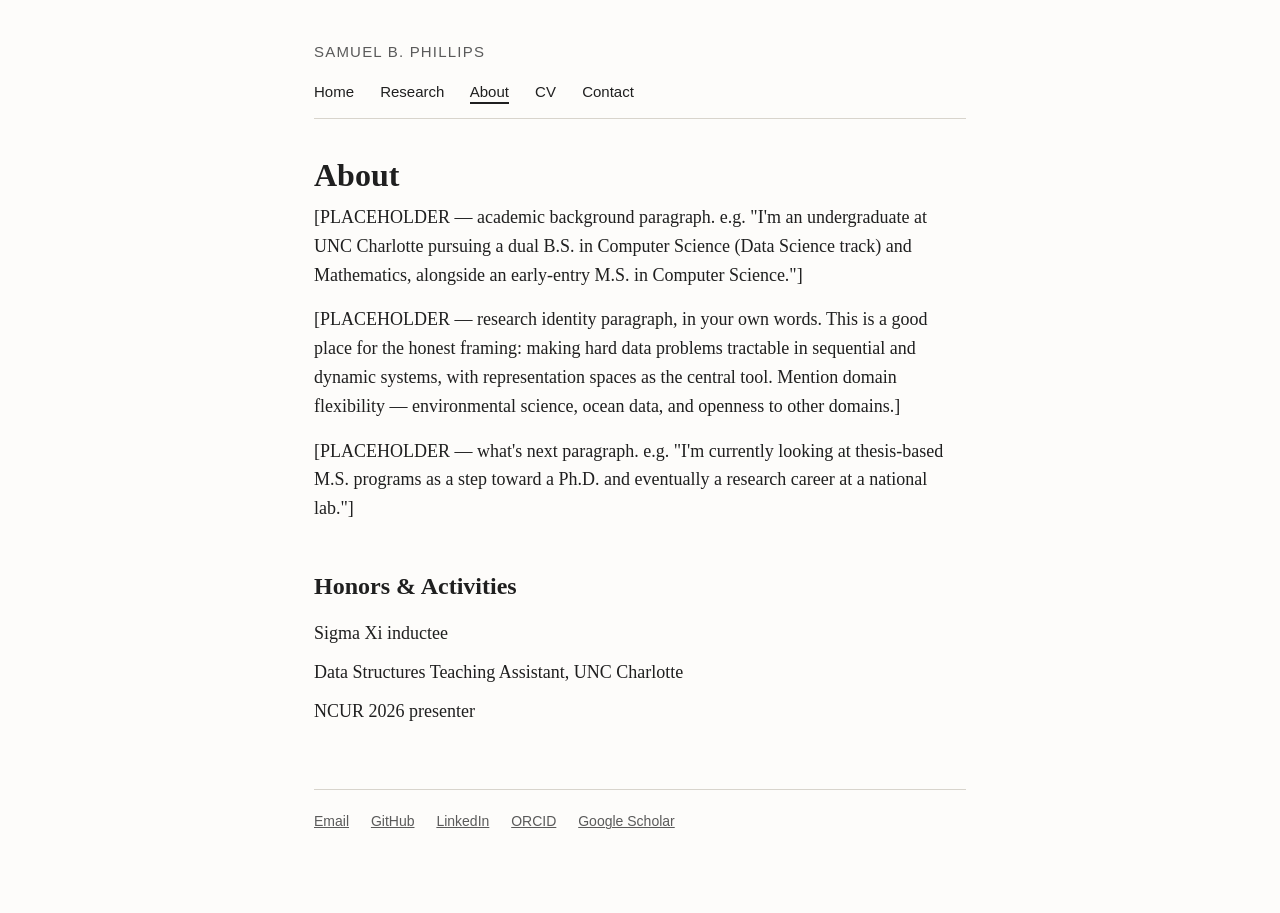
==== about.html @ 0bec6685 "added about, contact, cv, index, research tabs; scafold of the website designs, all files are placeh" ====
<!DOCTYPE html>
<html lang="en">
<head>
  <meta charset="utf-8">
  <meta name="viewport" content="width=device-width, initial-scale=1">
  <title>About — Samuel B. Phillips</title>
  <link rel="stylesheet" href="assets/style.css">
</head>
<body>
  <div class="wrap">
    <header class="site-header">
      <p class="site-title"><a href="index.html">Samuel B. Phillips</a></p>
      <nav class="site-nav">
        <a href="index.html">Home</a>
        <a href="research.html">Research</a>
        <a href="about.html" class="current">About</a>
        <a href="cv.html">CV</a>
        <a href="contact.html">Contact</a>
      </nav>
    </header>

    <main>
      <h1>About</h1>

      <p>
        [PLACEHOLDER — academic background paragraph. e.g. "I'm an undergraduate at
        UNC Charlotte pursuing a dual B.S. in Computer Science (Data Science track) and
        Mathematics, alongside an early-entry M.S. in Computer Science."]
      </p>

      <p>
        [PLACEHOLDER — research identity paragraph, in your own words. This is a good
        place for the honest framing: making hard data problems tractable in
        sequential and dynamic systems, with representation spaces as the central
        tool. Mention domain flexibility — environmental science, ocean data, and
        openness to other domains.]
      </p>

      <p>
        [PLACEHOLDER — what's next paragraph. e.g. "I'm currently looking at
        thesis-based M.S. programs as a step toward a Ph.D. and eventually a research
        career at a national lab."]
      </p>

      <h2>Honors &amp; Activities</h2>
      <ul class="plain">
        <li>Sigma Xi inductee</li>
        <li>Data Structures Teaching Assistant, UNC Charlotte</li>
        <li>NCUR 2026 presenter</li>
      </ul>
    </main>

    <footer>
      <a href="mailto:YOUR_EMAIL@example.com">Email</a>
      <a href="https://github.com/SamuelPhillips-ML" target="_blank" rel="noopener">GitHub</a>
      <a href="https://www.linkedin.com/in/YOUR_LINKEDIN" target="_blank" rel="noopener">LinkedIn</a>
      <a href="https://orcid.org/YOUR_ORCID" target="_blank" rel="noopener">ORCID</a>
      <a href="https://scholar.google.com/citations?user=YOUR_ID" target="_blank" rel="noopener">Google Scholar</a>
    </footer>
  </div>
</body>
</html>
---- assets/style.css ----
/* ============================================
   Samuel B. Phillips — academic site
   Plain, text-first styling. No frameworks.
   ============================================ */

:root {
  --text: #1f1f1f;
  --muted: #5a5a5a;
  --link: #2a5a8c;
  --link-visited: #5a3f7c;
  --rule: #d8d4cc;
  --bg: #fdfcfa;
  --max-width: 700px;
  --serif: "Iowan Old Style", "Palatino Linotype", Palatino, Georgia, "Times New Roman", serif;
  --sans: -apple-system, "Segoe UI", Helvetica, Arial, sans-serif;
}

* {
  box-sizing: border-box;
}

html {
  -webkit-text-size-adjust: 100%;
}

body {
  margin: 0;
  padding: 0;
  background: var(--bg);
  color: var(--text);
  font-family: var(--serif);
  font-size: 18px;
  line-height: 1.6;
}

.wrap {
  max-width: var(--max-width);
  margin: 0 auto;
  padding: 0 24px 80px;
}

/* ---------- Header / nav ---------- */

header.site-header {
  padding: 40px 0 0;
}

.site-title {
  font-family: var(--sans);
  font-size: 15px;
  letter-spacing: 0.08em;
  text-transform: uppercase;
  color: var(--muted);
  margin: 0 0 16px;
}

.site-title a {
  color: var(--muted);
  text-decoration: none;
}

nav.site-nav {
  font-family: var(--sans);
  font-size: 15px;
  border-bottom: 1px solid var(--rule);
  padding-bottom: 14px;
  margin-bottom: 36px;
}

nav.site-nav a {
  color: var(--text);
  text-decoration: none;
  margin-right: 22px;
}

nav.site-nav a:hover {
  color: var(--link);
}

nav.site-nav a.current {
  border-bottom: 2px solid var(--text);
  padding-bottom: 2px;
}

/* ---------- Typography ---------- */

h1, h2, h3 {
  font-family: var(--serif);
  font-weight: 600;
  line-height: 1.25;
}

h1 {
  font-size: 32px;
  margin: 0 0 8px;
}

h2 {
  font-size: 24px;
  margin: 48px 0 12px;
}

h3 {
  font-size: 19px;
  margin: 28px 0 6px;
}

p {
  margin: 0 0 16px;
}

a {
  color: var(--link);
}

a:visited {
  color: var(--link-visited);
}

.muted {
  color: var(--muted);
}

.tagline {
  font-family: var(--sans);
  font-size: 17px;
  color: var(--muted);
  margin: 0 0 32px;
}

hr.divider {
  border: none;
  border-top: 1px solid var(--rule);
  margin: 48px 0;
}

/* ---------- Home page intro layout ---------- */

.intro {
  display: flex;
  gap: 28px;
  align-items: flex-start;
  margin-bottom: 8px;
}

.intro-photo {
  width: 130px;
  height: 130px;
  border-radius: 4px;
  object-fit: cover;
  flex-shrink: 0;
  background: #ece8e0;
}

.intro-text h1 {
  margin-top: 4px;
}

@media (max-width: 540px) {
  .intro {
    flex-direction: column;
  }
  .intro-photo {
    width: 100px;
    height: 100px;
  }
}

/* ---------- Project / entry blocks ---------- */

.entry {
  margin-bottom: 36px;
}

.entry h3 {
  margin-bottom: 4px;
}

.entry .meta {
  font-family: var(--sans);
  font-size: 14px;
  color: var(--muted);
  margin-bottom: 8px;
}

.entry .status {
  display: inline-block;
  font-family: var(--sans);
  font-size: 12px;
  letter-spacing: 0.04em;
  text-transform: uppercase;
  color: var(--muted);
  border: 1px solid var(--rule);
  border-radius: 3px;
  padding: 2px 8px;
  margin-top: 4px;
}

.entry .links {
  font-family: var(--sans);
  font-size: 14px;
  margin-top: 8px;
}

.entry .links a {
  margin-right: 16px;
}

/* ---------- Lists ---------- */

ul.plain {
  padding-left: 0;
  list-style: none;
}

ul.plain li {
  margin-bottom: 10px;
}

/* ---------- Footer ---------- */

footer {
  margin-top: 64px;
  padding-top: 20px;
  border-top: 1px solid var(--rule);
  font-family: var(--sans);
  font-size: 14px;
  color: var(--muted);
}

footer a {
  color: var(--muted);
  margin-right: 18px;
}

footer a:hover {
  color: var(--link);
}

/* ---------- Accessibility ---------- */

a:focus,
nav.site-nav a:focus {
  outline: 2px solid var(--link);
  outline-offset: 2px;
}

@media (prefers-reduced-motion: reduce) {
  * {
    transition: none !important;
  }
}
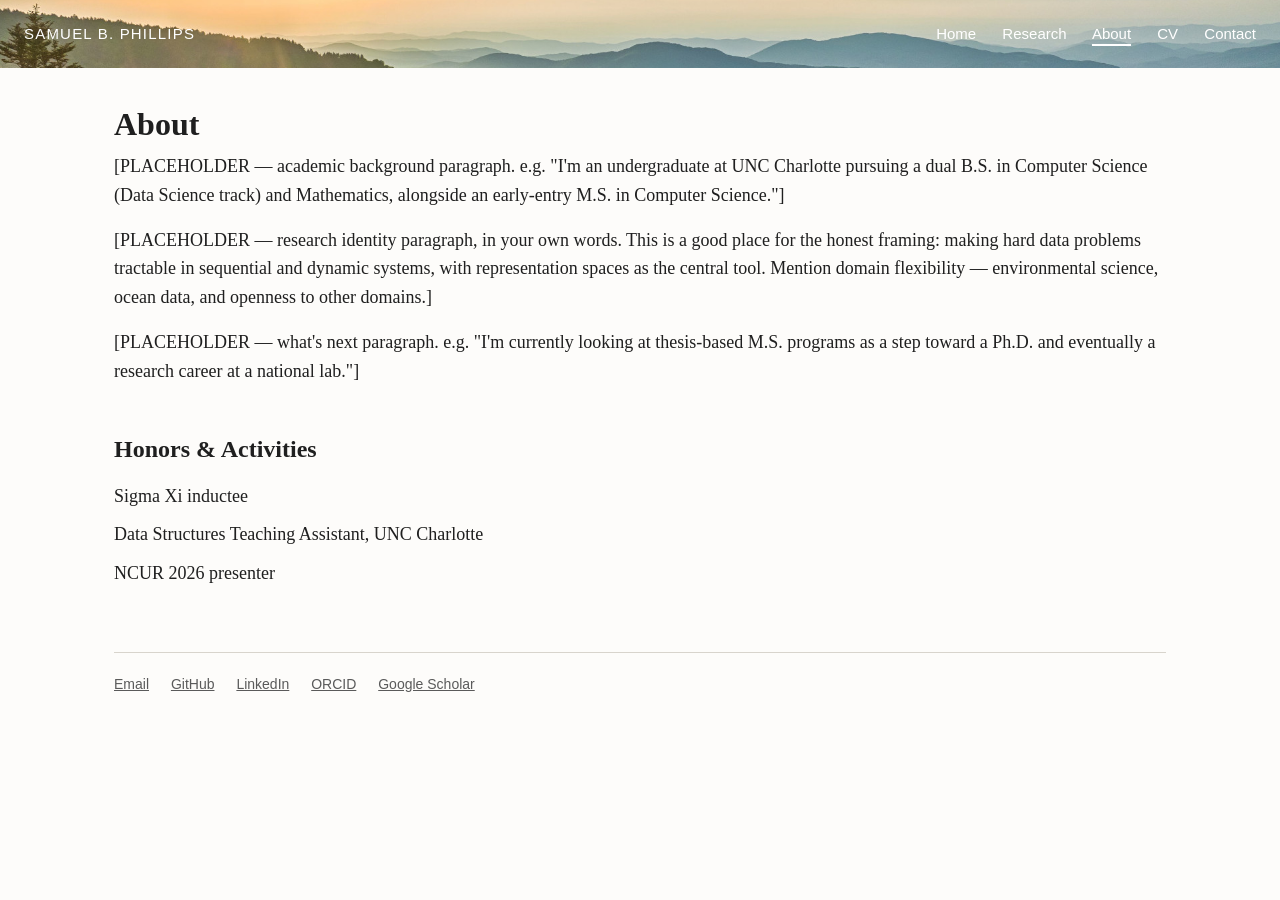
==== commit af9ca4a7: "fixed width, and added a navbar background image of Linville" ====
--- a/about.html
+++ b/about.html
@@ -7,18 +7,18 @@
   <link rel="stylesheet" href="assets/style.css">
 </head>
 <body>
+  <header class="site-banner">
+    <p class="site-title"><a href="index.html">Samuel B. Phillips</a></p>
+    <nav class="site-nav">
+      <a href="index.html">Home</a>
+      <a href="research.html">Research</a>
+      <a href="about.html" class="current">About</a>
+      <a href="cv.html">CV</a>
+      <a href="contact.html">Contact</a>
+    </nav>
+  </header>
+
   <div class="wrap">
-    <header class="site-header">
-      <p class="site-title"><a href="index.html">Samuel B. Phillips</a></p>
-      <nav class="site-nav">
-        <a href="index.html">Home</a>
-        <a href="research.html">Research</a>
-        <a href="about.html" class="current">About</a>
-        <a href="cv.html">CV</a>
-        <a href="contact.html">Contact</a>
-      </nav>
-    </header>
-
     <main>
       <h1>About</h1>
 
@@ -52,7 +52,7 @@
 
     <footer>
       <a href="mailto:YOUR_EMAIL@example.com">Email</a>
-      <a href="https://github.com/SamuelPhillips-ML" target="_blank" rel="noopener">GitHub</a>
+      <a href="https://github.com/samphillips-ml" target="_blank" rel="noopener">GitHub</a>
       <a href="https://www.linkedin.com/in/YOUR_LINKEDIN" target="_blank" rel="noopener">LinkedIn</a>
       <a href="https://orcid.org/YOUR_ORCID" target="_blank" rel="noopener">ORCID</a>
       <a href="https://scholar.google.com/citations?user=YOUR_ID" target="_blank" rel="noopener">Google Scholar</a>
--- a/assets/style.css
+++ b/assets/style.css
@@ -10,7 +10,7 @@
   --link-visited: #5a3f7c;
   --rule: #d8d4cc;
   --bg: #fdfcfa;
-  --max-width: 700px;
+  --max-width: 1100px;
   --serif: "Iowan Old Style", "Palatino Linotype", Palatino, Georgia, "Times New Roman", serif;
   --sans: -apple-system, "Segoe UI", Helvetica, Arial, sans-serif;
 }
@@ -39,10 +39,19 @@
   padding: 0 24px 80px;
 }
 
-/* ---------- Header / nav ---------- */
-
-header.site-header {
-  padding: 40px 0 0;
+/* ---------- Header / nav banner ---------- */
+
+.site-banner {
+  display: flex;
+  flex-wrap: wrap;
+  justify-content: space-between;
+  align-items: center;
+  gap: 12px;
+  padding: 22px 24px;
+  margin-bottom: 36px;
+  background-image: url('navbar_background.png');
+  background-size: cover;
+  background-position: center;
 }
 
 .site-title {
@@ -50,36 +59,45 @@
   font-size: 15px;
   letter-spacing: 0.08em;
   text-transform: uppercase;
-  color: var(--muted);
-  margin: 0 0 16px;
-}
-
-.site-title a {
-  color: var(--muted);
+  color: #fff;
+  margin: 0;
+}
+
+.site-title a,
+.site-title a:visited {
+  color: #fff;
   text-decoration: none;
 }
 
 nav.site-nav {
   font-family: var(--sans);
   font-size: 15px;
-  border-bottom: 1px solid var(--rule);
-  padding-bottom: 14px;
-  margin-bottom: 36px;
 }
 
 nav.site-nav a {
-  color: var(--text);
+  color: #fff;
   text-decoration: none;
   margin-right: 22px;
 }
 
+nav.site-nav a:last-child {
+  margin-right: 0;
+}
+
 nav.site-nav a:hover {
-  color: var(--link);
+  color: #d8d4cc;
 }
 
 nav.site-nav a.current {
-  border-bottom: 2px solid var(--text);
+  border-bottom: 2px solid #fff;
   padding-bottom: 2px;
+}
+
+@media (max-width: 540px) {
+  .site-banner {
+    flex-direction: column;
+    align-items: flex-start;
+  }
 }
 
 /* ---------- Typography ---------- */
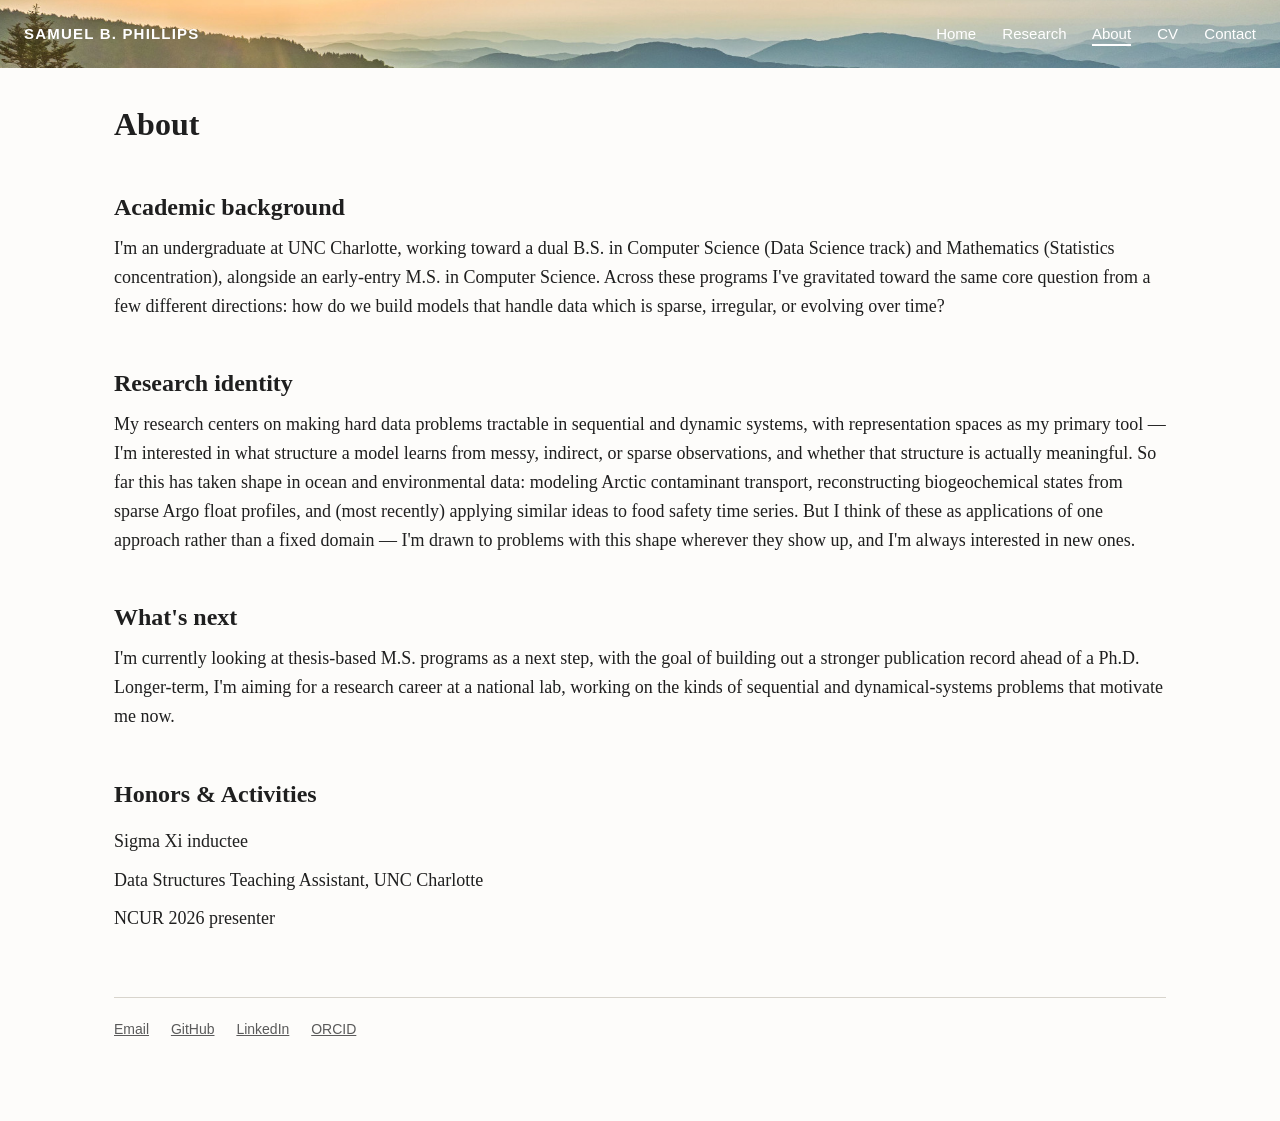
==== commit 208415d3: "fixed about" ====
--- a/about.html
+++ b/about.html
@@ -22,24 +22,36 @@
     <main>
       <h1>About</h1>
 
+      <h2>Academic background</h2>
       <p>
-        [PLACEHOLDER — academic background paragraph. e.g. "I'm an undergraduate at
-        UNC Charlotte pursuing a dual B.S. in Computer Science (Data Science track) and
-        Mathematics, alongside an early-entry M.S. in Computer Science."]
+        I'm an undergraduate at UNC Charlotte, working toward a dual B.S. in Computer
+        Science (Data Science track) and Mathematics (Statistics concentration),
+        alongside an early-entry M.S. in Computer Science. Across these programs I've
+        gravitated toward the same core question from a few different directions: how
+        do we build models that handle data which is sparse, irregular, or evolving
+        over time?
       </p>
 
+      <h2>Research identity</h2>
       <p>
-        [PLACEHOLDER — research identity paragraph, in your own words. This is a good
-        place for the honest framing: making hard data problems tractable in
-        sequential and dynamic systems, with representation spaces as the central
-        tool. Mention domain flexibility — environmental science, ocean data, and
-        openness to other domains.]
+        My research centers on making hard data problems tractable in sequential and
+        dynamic systems, with representation spaces as my primary tool &mdash; I'm
+        interested in what structure a model learns from messy, indirect, or sparse
+        observations, and whether that structure is actually meaningful. So far this
+        has taken shape in ocean and environmental data: modeling Arctic contaminant
+        transport, reconstructing biogeochemical states from sparse Argo float
+        profiles, and (most recently) applying similar ideas to food safety time
+        series. But I think of these as applications of one approach rather than a
+        fixed domain &mdash; I'm drawn to problems with this shape wherever they show
+        up, and I'm always interested in new ones.
       </p>
 
+      <h2>What's next</h2>
       <p>
-        [PLACEHOLDER — what's next paragraph. e.g. "I'm currently looking at
-        thesis-based M.S. programs as a step toward a Ph.D. and eventually a research
-        career at a national lab."]
+        I'm currently looking at thesis-based M.S. programs as a next step, with the
+        goal of building out a stronger publication record ahead of a Ph.D.
+        Longer-term, I'm aiming for a research career at a national lab, working on
+        the kinds of sequential and dynamical-systems problems that motivate me now.
       </p>
 
       <h2>Honors &amp; Activities</h2>
@@ -51,11 +63,10 @@
     </main>
 
     <footer>
-      <a href="mailto:YOUR_EMAIL@example.com">Email</a>
+      <a href="mailto:sphill86@uncc.edu">Email</a>
       <a href="https://github.com/samphillips-ml" target="_blank" rel="noopener">GitHub</a>
-      <a href="https://www.linkedin.com/in/YOUR_LINKEDIN" target="_blank" rel="noopener">LinkedIn</a>
-      <a href="https://orcid.org/YOUR_ORCID" target="_blank" rel="noopener">ORCID</a>
-      <a href="https://scholar.google.com/citations?user=YOUR_ID" target="_blank" rel="noopener">Google Scholar</a>
+      <a href="https://www.linkedin.com/in/sam-phillips1625/" target="_blank" rel="noopener">LinkedIn</a>
+      <a href="https://orcid.org/0009-0002-5877-5979" target="_blank" rel="noopener">ORCID</a>
     </footer>
   </div>
 </body>
--- a/assets/style.css
+++ b/assets/style.css
@@ -1,7 +1,3 @@
-/* ============================================
-   Samuel B. Phillips — academic site
-   Plain, text-first styling. No frameworks.
-   ============================================ */
 
 :root {
   --text: #1f1f1f;
@@ -39,7 +35,6 @@
   padding: 0 24px 80px;
 }
 
-/* ---------- Header / nav banner ---------- */
 
 .site-banner {
   display: flex;
@@ -57,6 +52,7 @@
 .site-title {
   font-family: var(--sans);
   font-size: 15px;
+  font-weight: bold;
   letter-spacing: 0.08em;
   text-transform: uppercase;
   color: #fff;
@@ -100,7 +96,6 @@
   }
 }
 
-/* ---------- Typography ---------- */
 
 h1, h2, h3 {
   font-family: var(--serif);
@@ -152,7 +147,6 @@
   margin: 48px 0;
 }
 
-/* ---------- Home page intro layout ---------- */
 
 .intro {
   display: flex;
@@ -164,7 +158,7 @@
 .intro-photo {
   width: 130px;
   height: 130px;
-  border-radius: 4px;
+  border-radius: 50%;
   object-fit: cover;
   flex-shrink: 0;
   background: #ece8e0;
@@ -184,7 +178,6 @@
   }
 }
 
-/* ---------- Project / entry blocks ---------- */
 
 .entry {
   margin-bottom: 36px;
@@ -224,7 +217,6 @@
   margin-right: 16px;
 }
 
-/* ---------- Lists ---------- */
 
 ul.plain {
   padding-left: 0;
@@ -235,7 +227,6 @@
   margin-bottom: 10px;
 }
 
-/* ---------- Footer ---------- */
 
 footer {
   margin-top: 64px;
@@ -255,7 +246,6 @@
   color: var(--link);
 }
 
-/* ---------- Accessibility ---------- */
 
 a:focus,
 nav.site-nav a:focus {
@@ -268,3 +258,127 @@
     transition: none !important;
   }
 }
+ul.phases {
+  list-style: none;
+  padding-left: 0;
+  margin: 12px 0 4px;
+}
+
+ul.phases li {
+  margin-bottom: 12px;
+  padding-left: 18px;
+  border-left: 2px solid var(--rule);
+}
+
+ul.phases li strong {
+  font-family: var(--sans);
+  font-size: 14px;
+  font-weight: 600;
+  display: block;
+  margin-bottom: 2px;
+}
+
+/* ---------- Talks photo carousel ---------- */
+
+.carousel {
+  position: relative;
+  max-width: 420px;
+  margin: 32px auto 0;
+}
+
+.carousel-track {
+  position: relative;
+  aspect-ratio: 4 / 5;
+}
+
+.carousel-slide {
+  position: absolute;
+  inset: 0;
+  margin: 0;
+  opacity: 0;
+  transform: scale(0.88);
+  z-index: 1;
+  transition: transform 0.4s ease, opacity 0.4s ease;
+  pointer-events: none;
+}
+
+.carousel-slide img {
+  display: block;
+  width: 100%;
+  height: 100%;
+  object-fit: cover;
+  border: 1px solid var(--rule);
+}
+
+.carousel-slide.is-prev,
+.carousel-slide.is-next {
+  opacity: 0.55;
+  z-index: 2;
+}
+
+.carousel-slide.is-prev {
+  transform: translateX(-18px) scale(0.92);
+}
+
+.carousel-slide.is-next {
+  transform: translateX(18px) scale(0.92);
+}
+
+.carousel-slide.is-active {
+  opacity: 1;
+  transform: scale(1);
+  z-index: 3;
+  pointer-events: auto;
+}
+
+.carousel-caption {
+  font-family: var(--sans);
+  font-size: 14px;
+  color: var(--muted);
+  text-align: center;
+  margin: 12px 0 0;
+}
+
+.carousel-controls {
+  display: flex;
+  align-items: center;
+  justify-content: center;
+  gap: 16px;
+  margin-top: 12px;
+}
+
+.carousel-btn {
+  background: none;
+  border: none;
+  font-family: var(--sans);
+  font-size: 20px;
+  line-height: 1;
+  color: var(--muted);
+  cursor: pointer;
+  padding: 0 4px;
+}
+
+.carousel-btn:hover {
+  color: var(--link);
+}
+
+.carousel-dots {
+  display: flex;
+  justify-content: center;
+  gap: 8px;
+}
+
+.carousel-dot {
+  width: 8px;
+  height: 8px;
+  padding: 0;
+  border: 1px solid var(--rule);
+  border-radius: 50%;
+  background: transparent;
+  cursor: pointer;
+}
+
+.carousel-dot.is-active {
+  background: var(--muted);
+  border-color: var(--muted);
+}
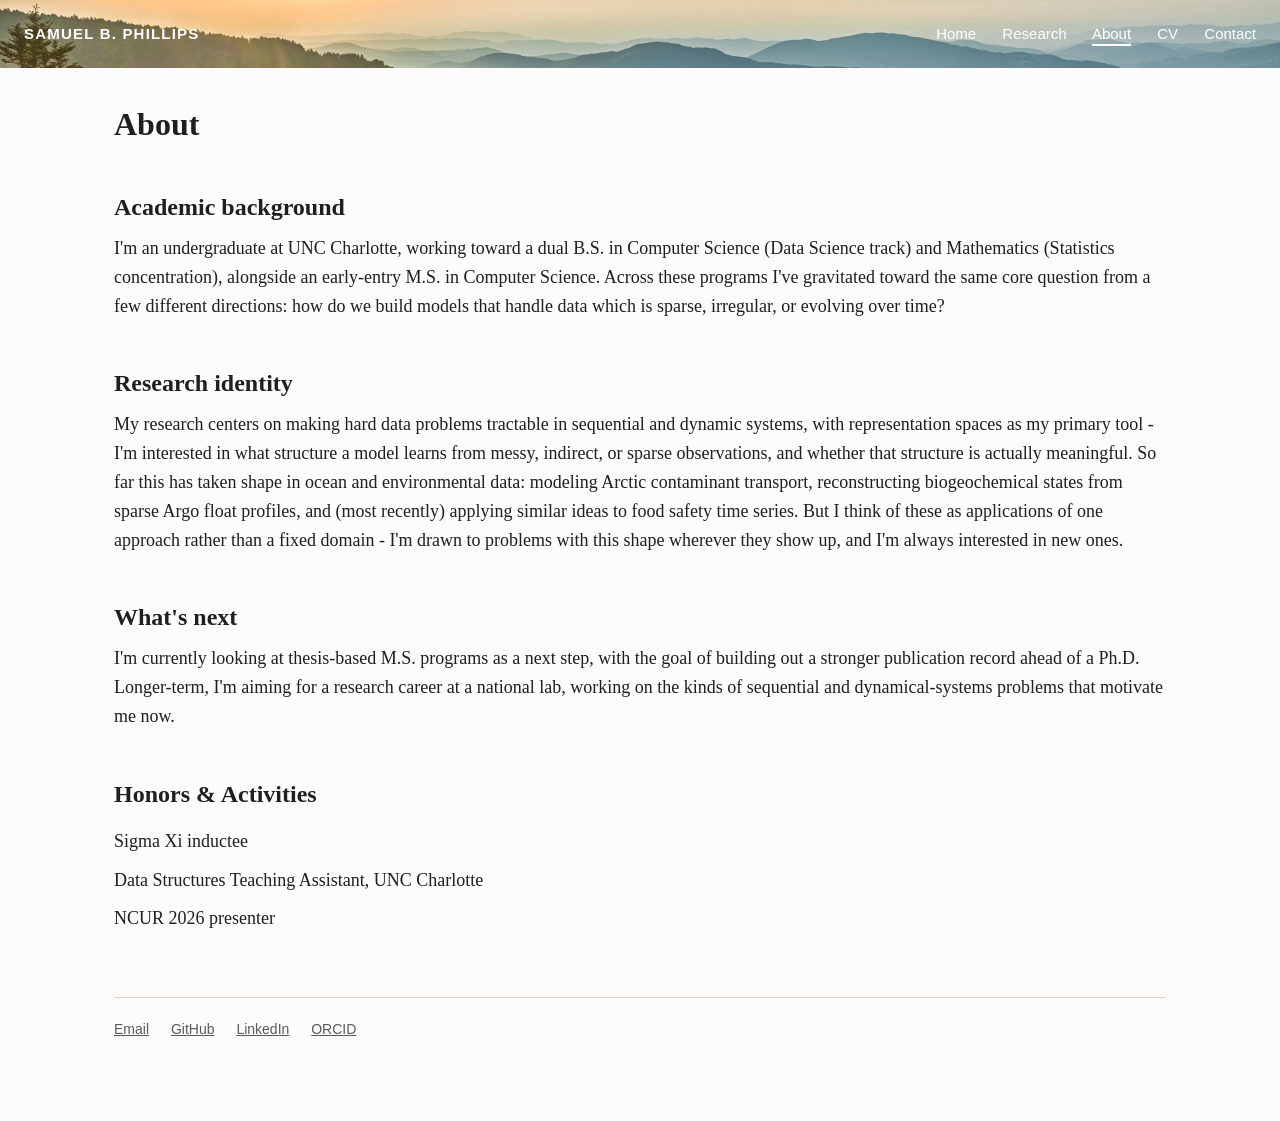
==== commit aeccb3f5: "fixed my now offical name, removed weird symbols" ====
--- a/about.html
+++ b/about.html
@@ -35,14 +35,14 @@
       <h2>Research identity</h2>
       <p>
         My research centers on making hard data problems tractable in sequential and
-        dynamic systems, with representation spaces as my primary tool &mdash; I'm
+        dynamic systems, with representation spaces as my primary tool &dash; I'm
         interested in what structure a model learns from messy, indirect, or sparse
         observations, and whether that structure is actually meaningful. So far this
         has taken shape in ocean and environmental data: modeling Arctic contaminant
         transport, reconstructing biogeochemical states from sparse Argo float
         profiles, and (most recently) applying similar ideas to food safety time
         series. But I think of these as applications of one approach rather than a
-        fixed domain &mdash; I'm drawn to problems with this shape wherever they show
+        fixed domain &dash; I'm drawn to problems with this shape wherever they show
         up, and I'm always interested in new ones.
       </p>
 
